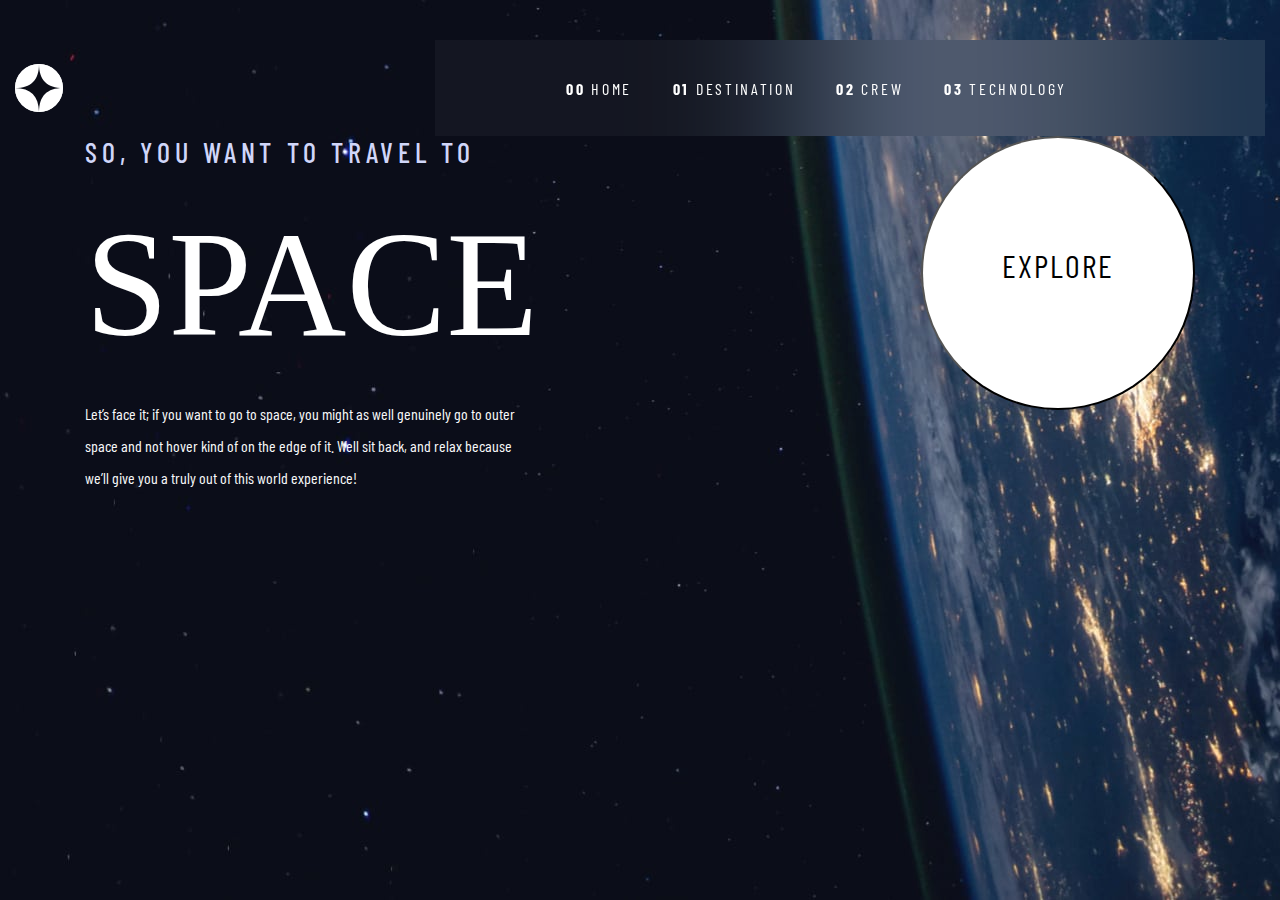
==== index.html @ 343f7576 "created home page desktop view" ====
<!DOCTYPE html>
<html lang="en">
<head>
    <meta charset="UTF-8">
    <meta http-equiv="X-UA-Compatible" content="IE=edge">
    <meta name="viewport" content="width=device-width, initial-scale=1.0">

    <link rel="preconnect" href="https://fonts.googleapis.com">
    <link rel="preconnect" href="https://fonts.gstatic.com" crossorigin>
    <link href="https://fonts.googleapis.com/css2?family=Barlow+Condensed&family=Bellefair&display=swap" rel="stylesheet"> 

    <link rel="stylesheet" href="css/normalize.css">
    <link rel="stylesheet" href="https://cdn.jsdelivr.net/npm/bootstrap@4.0.0/dist/css/bootstrap.min.css" integrity="sha384-Gn5384xqQ1aoWXA+058RXPxPg6fy4IWvTNh0E263XmFcJlSAwiGgFAW/dAiS6JXm" crossorigin="anonymous">
    <link rel="stylesheet" href="style.css">

    <title>Space Tourism</title>
</head>
<body>

    <section class="container-fluid" id="home">
        <header class="nav-container d-flex justify-content-between align-items-center">
            <div class="circle-sm">
                <img src="assets/shared/logo.svg" alt="">
            </div>

            <nav class="navbar navbar-expand-md nav-blur">    
                <button class="navbar-toggler" >
                    <span class="navbar-toggler-icon"></span>
                </button>

                <div class="collapse navbar-collapse">
                    <ul class="navbar-nav">
                        <li class="nav-item">
                            <a href="#" class="nav-link text-uppercase">
                                <strong>00</strong> Home
                            </a>
                        </li>
                    </ul>
                </div>

                <div class="collapse navbar-collapse">
                    <ul class="navbar-nav">
                        <li class="nav-item">
                            <a href="#" class="nav-link text-uppercase">
                                <strong>01</strong> Destination
                            </a>
                        </li>
                    </ul>
                </div>

                <div class="collapse navbar-collapse">
                    <ul class="navbar-nav">
                        <li class="nav-item">
                            <a href="#" class="nav-link text-uppercase">
                                <strong>02</strong> Crew
                            </a>
                        </li>
                    </ul>
                </div>

                <div class="collapse navbar-collapse">
                    <ul class="navbar-nav">
                        <li class="nav-item">
                            <a href="#" class="nav-link text-uppercase">
                                <strong>03</strong> Technology
                            </a>
                        </li>
                    </ul>
                </div>
            </nav>
        </header>

        <div class="container d-flex justify-content-between">
            <div class="text-light" id="home-text">
                <h5>So, you want to travel to</h5>
                <h1>SPACE</h1>
                <p>Let’s face it; if you want to go to space, you might as well genuinely go to 
                    outer space and not hover kind of on the edge of it. Well sit back, and relax 
                    because we’ll give you a truly out of this world experience!</p>
            </div>
    
            <button class="circle-lg d-flex justify-content-center align-items-center">
                <p>EXPLORE</p>
            </button>
        </div>

    </section>
    


    <script src="https://code.jquery.com/jquery-3.2.1.slim.min.js" integrity="sha384-KJ3o2DKtIkvYIK3UENzmM7KCkRr/rE9/Qpg6aAZGJwFDMVNA/GpGFF93hXpG5KkN" crossorigin="anonymous"></script>
    <script src="https://cdn.jsdelivr.net/npm/popper.js@1.12.9/dist/umd/popper.min.js" integrity="sha384-ApNbgh9B+Y1QKtv3Rn7W3mgPxhU9K/ScQsAP7hUibX39j7fakFPskvXusvfa0b4Q" crossorigin="anonymous"></script>
    <script src="https://cdn.jsdelivr.net/npm/bootstrap@4.0.0/dist/js/bootstrap.min.js" integrity="sha384-JZR6Spejh4U02d8jOt6vLEHfe/JQGiRRSQQxSfFWpi1MquVdAyjUar5+76PVCmYl" crossorigin="anonymous"></script>

</body>
</html>
---- style.css ----
/* --- Custom Styles --- */
:root {
    --space-black: #0b0d17;
    --space-purple: #d0d6f9;
    --space-white: #ffffff;
    --barlow: 'Barlow Condensed', sans-serif;
    --bellefair: 'Bellefari', serif;
}

/* Default Styles */

h1 {
    font-size: 150px;
    font-family: var(--bellefair);
    color: var(--space-white);
    margin-bottom: 24px;
}

h2 {
    font-size: 100px;
    font-family: var(--bellefair);
}

h3 {
    font-size: 56px;
    font-family: var(--bellefair);
}

h4 {
    font-size: 32px;
    font-family: var(--bellefair);
}

h5 {
    font-size: 28px;
    font-family: var(--barlow);
    letter-spacing: 4.75px;
    color: var(--space-purple);
    text-transform: uppercase;
    margin-bottom: 24px;
}

p {
    font-family: var(--barlow);
    line-height: 2;
}

/* --- Nav --- */
.nav-container {
    padding-top: 40px;
}

.navbar {
    padding: 39px 165px 38px 123px;
}

.nav-link {
    font-family: var(--barlow);
    font-size: 16px;
    letter-spacing: 2.7px;
    color: var(--space-white);
}

.circle-sm {
    background-color: var(--space-white);
    width: 48px;
    height: 48px;
    border-radius: 50%;
}

.nav-blur {
    width: 830px;
    height: 96px;
    background-color: rgba(255, 255, 255, 0.04);
    backdrop-filter: blur(81.5485px);
}

/* --- Home Page --- */

#home {
    background-image: url(/assets/home/background-home-desktop.jpg);
    background-size: cover;
    background-repeat: no-repeat;
    height: 100vh;
}

#home-text {
    max-width: 450px;
    max-height: 382px;
}

.circle-lg {
    border-radius: 50%;
    height: 274px;
    width: 274px;
    background-color: var(--space-white);
    font-size: 32px;
    letter-spacing: 2px;
}
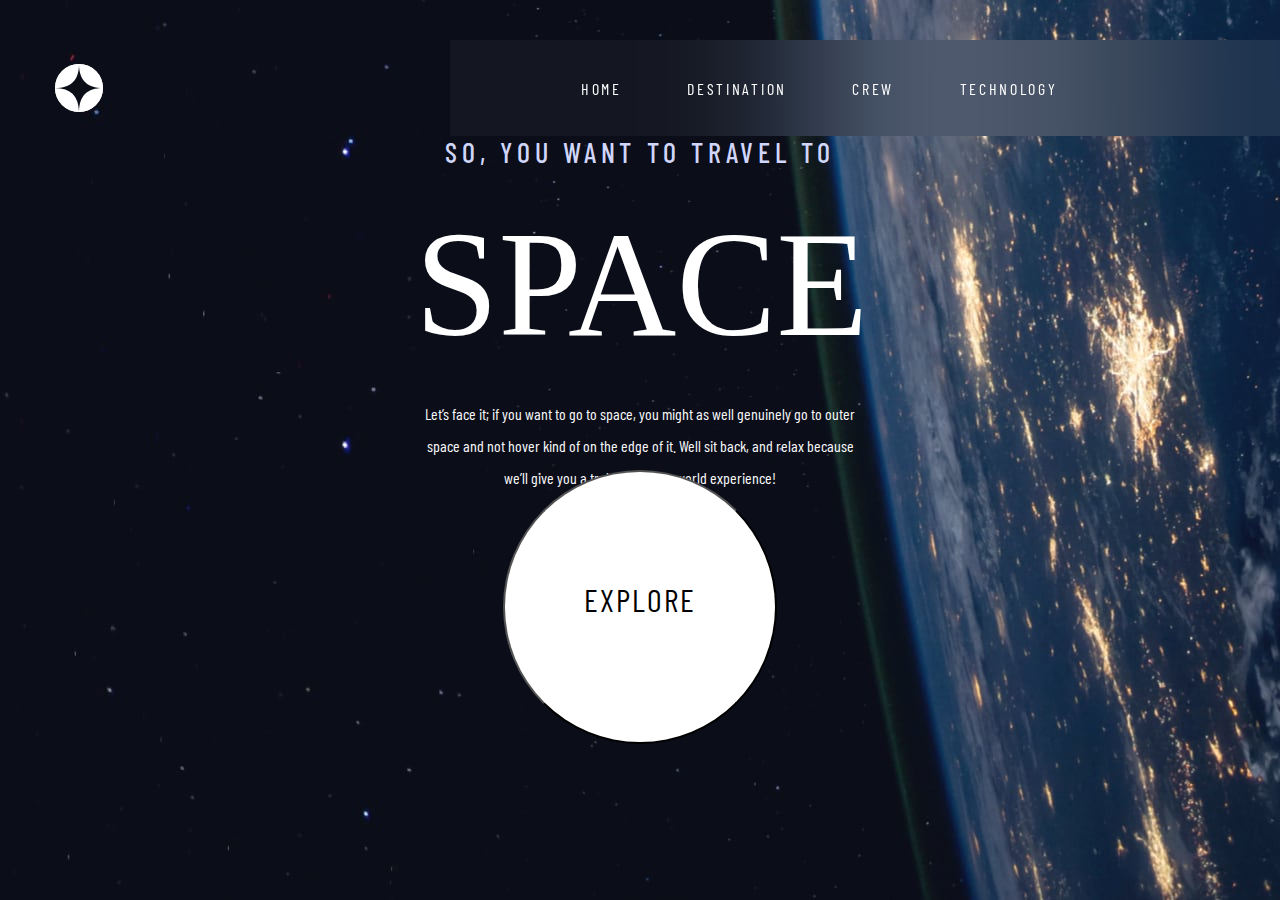
==== commit e97c207e: "working on responsiveness for home page" ====
--- a/index.html
+++ b/index.html
@@ -17,7 +17,7 @@
 </head>
 <body>
 
-    <section class="container-fluid" id="home">
+    <section class="container-fluid d-flex flex-column" id="home">
         <header class="nav-container d-flex justify-content-between align-items-center">
             <div class="circle-sm">
                 <img src="assets/shared/logo.svg" alt="">
@@ -32,7 +32,7 @@
                     <ul class="navbar-nav">
                         <li class="nav-item">
                             <a href="#" class="nav-link text-uppercase">
-                                <strong>00</strong> Home
+                                <strong class="d-md-none">00</strong> Home
                             </a>
                         </li>
                     </ul>
@@ -42,7 +42,7 @@
                     <ul class="navbar-nav">
                         <li class="nav-item">
                             <a href="#" class="nav-link text-uppercase">
-                                <strong>01</strong> Destination
+                                <strong class="d-md-none">01</strong> Destination
                             </a>
                         </li>
                     </ul>
@@ -52,7 +52,7 @@
                     <ul class="navbar-nav">
                         <li class="nav-item">
                             <a href="#" class="nav-link text-uppercase">
-                                <strong>02</strong> Crew
+                                <strong class="d-md-none">02</strong> Crew
                             </a>
                         </li>
                     </ul>
@@ -62,7 +62,7 @@
                     <ul class="navbar-nav">
                         <li class="nav-item">
                             <a href="#" class="nav-link text-uppercase">
-                                <strong>03</strong> Technology
+                                <strong class="d-md-none">03</strong> Technology
                             </a>
                         </li>
                     </ul>
@@ -70,7 +70,7 @@
             </nav>
         </header>
 
-        <div class="container d-flex justify-content-between">
+        <div class="container d-flex justify-content-between flex-md-column align-items-md-center text-md-center">
             <div class="text-light" id="home-text">
                 <h5>So, you want to travel to</h5>
                 <h1>SPACE</h1>
--- a/style.css
+++ b/style.css
@@ -5,6 +5,27 @@
     --space-white: #ffffff;
     --barlow: 'Barlow Condensed', sans-serif;
     --bellefair: 'Bellefari', serif;
+}
+
+/* --- Media Queries --- */
+
+@media (min-width: 768px) {
+    
+    #home {
+        background-image: url(/assets/home/background-home-tablet.jpg);
+    }
+
+    #home-text {
+        height: 334px;
+    }
+
+    .nav-container {
+        width: calc(100% - 39px);
+    }
+
+    .nav-blur {
+        width: 450px;
+    }
 }
 
 /* Default Styles */
@@ -47,7 +68,8 @@
 
 /* --- Nav --- */
 .nav-container {
-    padding-top: 40px;
+    margin-left: 55px;
+    width: calc(100% - 55px)
 }
 
 .navbar {
@@ -82,6 +104,7 @@
     background-size: cover;
     background-repeat: no-repeat;
     height: 100vh;
+    padding: 40px 0px 131px 0px;
 }
 
 #home-text {
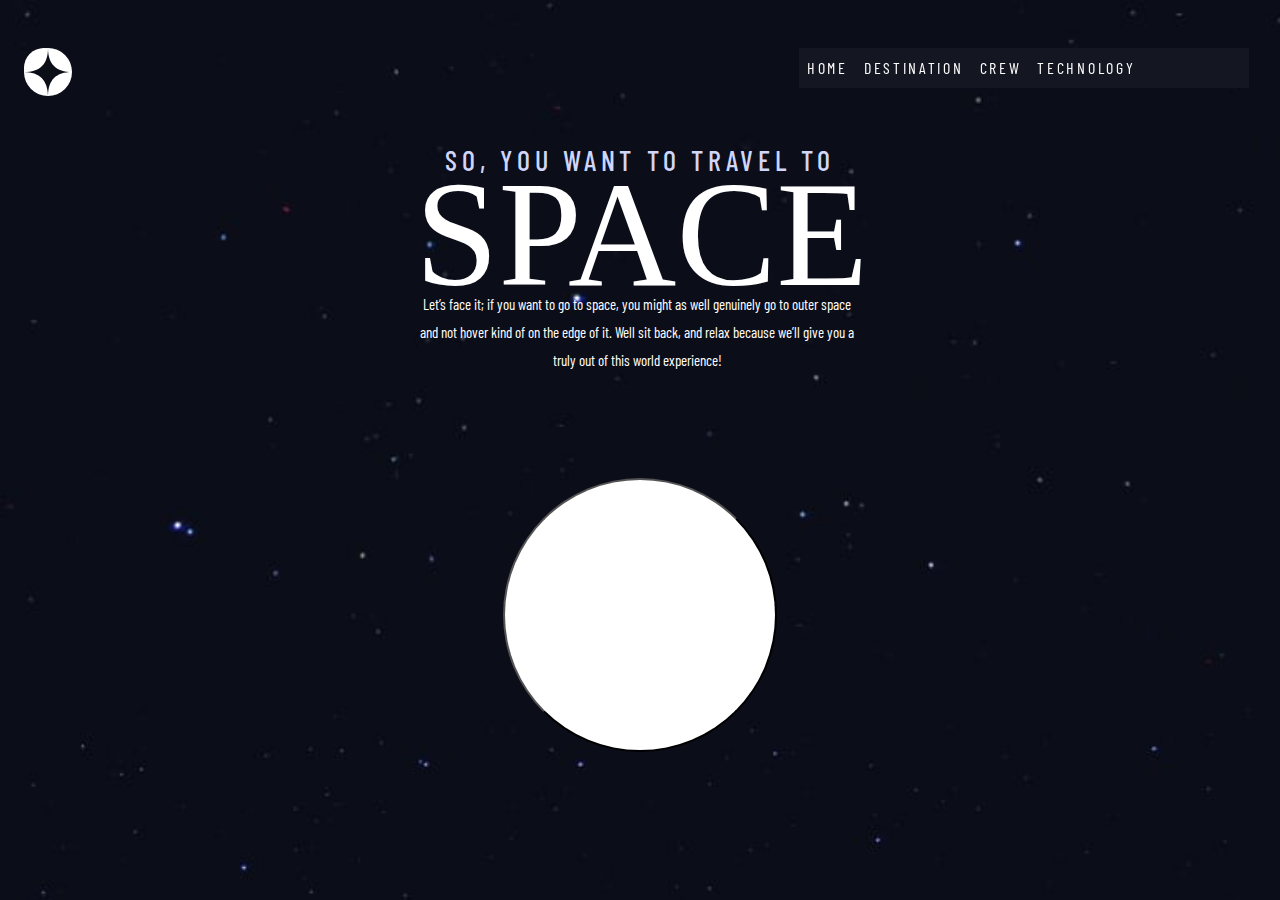
==== commit 86431378: "add mobile and tablet view of the technology page. Created it with my own CSS" ====
--- a/index.html
+++ b/index.html
@@ -18,48 +18,36 @@
 <body>
 
     <section class="container-fluid d-flex flex-column" id="home">
-        <header class="nav-container d-flex justify-content-between align-items-center">
+        <header class="nav-container d-flex justify-content-between align-items-center mb-5">
             <div class="circle-sm">
-                <img src="assets/shared/logo.svg" alt="">
+                <img src="assets/shared/logo.svg" alt="logo">
             </div>
 
-            <nav class="navbar navbar-expand-md nav-blur">    
-                <button class="navbar-toggler" >
-                    <span class="navbar-toggler-icon"></span>
+            <nav class="navbar navbar-expand-md">    
+                <button class="navbar-toggler" type="button" data-toggle="collapse" data-target="#navbarContent" aria-controls="navbarContent" aria-expanded="false" aria-label="Toggle navigation">
+                    <img src="/assets/shared/icon-hamburger.svg" alt="toggle">
                 </button>
 
-                <div class="collapse navbar-collapse">
+                <div class="collapse navbar-collapse nav-blur" id="navbarContent">
                     <ul class="navbar-nav">
                         <li class="nav-item">
                             <a href="#" class="nav-link text-uppercase">
                                 <strong class="d-md-none">00</strong> Home
                             </a>
                         </li>
-                    </ul>
-                </div>
 
-                <div class="collapse navbar-collapse">
-                    <ul class="navbar-nav">
                         <li class="nav-item">
                             <a href="#" class="nav-link text-uppercase">
                                 <strong class="d-md-none">01</strong> Destination
                             </a>
                         </li>
-                    </ul>
-                </div>
 
-                <div class="collapse navbar-collapse">
-                    <ul class="navbar-nav">
                         <li class="nav-item">
                             <a href="#" class="nav-link text-uppercase">
                                 <strong class="d-md-none">02</strong> Crew
                             </a>
                         </li>
-                    </ul>
-                </div>
 
-                <div class="collapse navbar-collapse">
-                    <ul class="navbar-nav">
                         <li class="nav-item">
                             <a href="#" class="nav-link text-uppercase">
                                 <strong class="d-md-none">03</strong> Technology
--- a/style.css
+++ b/style.css
@@ -7,34 +7,16 @@
     --bellefair: 'Bellefari', serif;
 }
 
-/* --- Media Queries --- */
-
-@media (min-width: 768px) {
-    
-    #home {
-        background-image: url(/assets/home/background-home-tablet.jpg);
-    }
-
-    #home-text {
-        height: 334px;
-    }
-
-    .nav-container {
-        width: calc(100% - 39px);
-    }
-
-    .nav-blur {
-        width: 450px;
-    }
-}
 
 /* Default Styles */
 
 h1 {
-    font-size: 150px;
+    font-size: 56px;
     font-family: var(--bellefair);
     color: var(--space-white);
     margin-bottom: 24px;
+    line-height: 64px;
+    text-transform: uppercase;
 }
 
 h2 {
@@ -63,17 +45,44 @@
 
 p {
     font-family: var(--barlow);
-    line-height: 2;
+    line-height: 25px;
+    color: var(--space-white);
+    max-width: 327px;
+    font-size: 15px;
+}
+
+.text-white {
+    color: var(--space-white);
+}
+
+.text-purple {
+    color: var(--space-purple);
+}
+
+.divider {
+    height: 1px;
+    width: 327px;
+    background-color: #383b4b;
+    margin-bottom: 32px;
+    margin-top: 16px;
 }
 
 /* --- Nav --- */
+
+#navbar-container {
+    padding: 24px;
+}
+
 .nav-container {
-    margin-left: 55px;
-    width: calc(100% - 55px)
-}
-
-.navbar {
+    margin-left: 24px;
+}
+
+/* .navbar {
     padding: 39px 165px 38px 123px;
+} */
+
+.navbar-toggler-icon {
+    color: #fff !important;
 }
 
 .nav-link {
@@ -85,14 +94,14 @@
 
 .circle-sm {
     background-color: var(--space-white);
-    width: 48px;
-    height: 48px;
+    width: 40px;
+    height: 40px;
     border-radius: 50%;
 }
 
 .nav-blur {
-    width: 830px;
-    height: 96px;
+    /* width: 830px;
+    height: 96px; */
     background-color: rgba(255, 255, 255, 0.04);
     backdrop-filter: blur(81.5485px);
 }
@@ -119,4 +128,167 @@
     background-color: var(--space-white);
     font-size: 32px;
     letter-spacing: 2px;
+}
+
+
+/* --- Destination Pages --- */
+
+#destination-moon {
+    background-image: url(/assets/destination/background-destination-mobile.jpg);
+    background-repeat: no-repeat;
+    background-size: cover;
+    background-color: #0b0d17;
+    height: 100%;
+}
+
+.destination-num {
+    font-weight: 700;
+    letter-spacing: 2.7px;
+    line-height: 19px;
+    color: var(--space-white);
+    opacity: 0.25;
+    text-shadow: 0px 4px 4px rgba(0, 0, 0, 0.25);
+}
+
+.destination-img {
+    height: 170px;
+    width: 170px;
+    margin: 16px 0px 26px;
+}
+
+.destination-subtitle {
+    color: var(--space-purple);
+    letter-spacing: 2.36px;
+    text-transform: uppercase;
+    margin-bottom: 12px;
+}
+
+.destination-stat {
+    font-size: 28px;
+    text-transform: uppercase;
+    margin-bottom: 32px;
+}
+
+/* --- Crew Page --- */
+
+#crew {
+    background-image: url(/assets/crew/background-crew-mobile.jpg);
+    background-repeat: no-repeat;
+    background-size: cover;
+    height: 100vh;
+}
+
+.crew-img {
+    width: 177px;
+    height: 222px;
+}
+
+.crew-title {
+    text-transform: uppercase;
+    font-size: 16px;
+    opacity: 0.5;
+    margin-bottom: 8px;
+    line-height: 18px;
+}
+
+.crew-name {
+    font-size: 24px;
+    text-transform: uppercase;
+    margin-bottom: 16px;
+    line-height: 28px;
+    text-align: center;
+}
+
+.crew-description {
+    font-size: 15px;
+    text-align: center;
+}
+
+
+
+/* --- Media Queries --- */
+
+@media (min-width: 576px) {
+
+}
+
+@media (min-width: 768px) {
+    
+    p {
+        max-width: 573px;
+        line-height: 28px;
+    }
+
+    .divider {
+        width: 573px;
+    }
+
+
+    #home {
+        background-image: url(/assets/home/background-home-tablet.jpg);
+    }
+
+    #home-text {
+        height: 334px;
+    }
+
+    .nav-container {
+        width: calc(100% - 39px);
+    }
+
+    .nav-blur {
+        width: 450px;
+    }
+
+    /* Destination Pages */
+
+    #destination-stat-container {
+        width: 573px;
+    }
+
+    .destination-img {
+        width: 300px;
+        height: 300px;
+    }
+
+}
+
+@media (min-width: 992px) {
+
+    h1 {
+        font-size: 150px;
+    }
+
+    p {
+        max-width: 444px;
+    }
+
+    .divider {
+        margin-top: 54px;
+        margin-bottom: 28px
+    }
+
+    /* Destination Pages */
+
+    #destination-moon {
+        height: 100vh;
+        background-image: url(/assets/destination/background-destination-desktop.jpg);
+    }
+
+    #destination-stat-container div:first-child {
+        margin-right: 79px;
+    }
+
+    #destination-moon .nav-link:first-child {
+        padding-left: 0;
+    }
+
+    #destination-moon p:first-child {
+        font-size: 28px;
+    }
+
+    .destination-img {
+        height: 445px;
+        width: 445px;
+    }
 }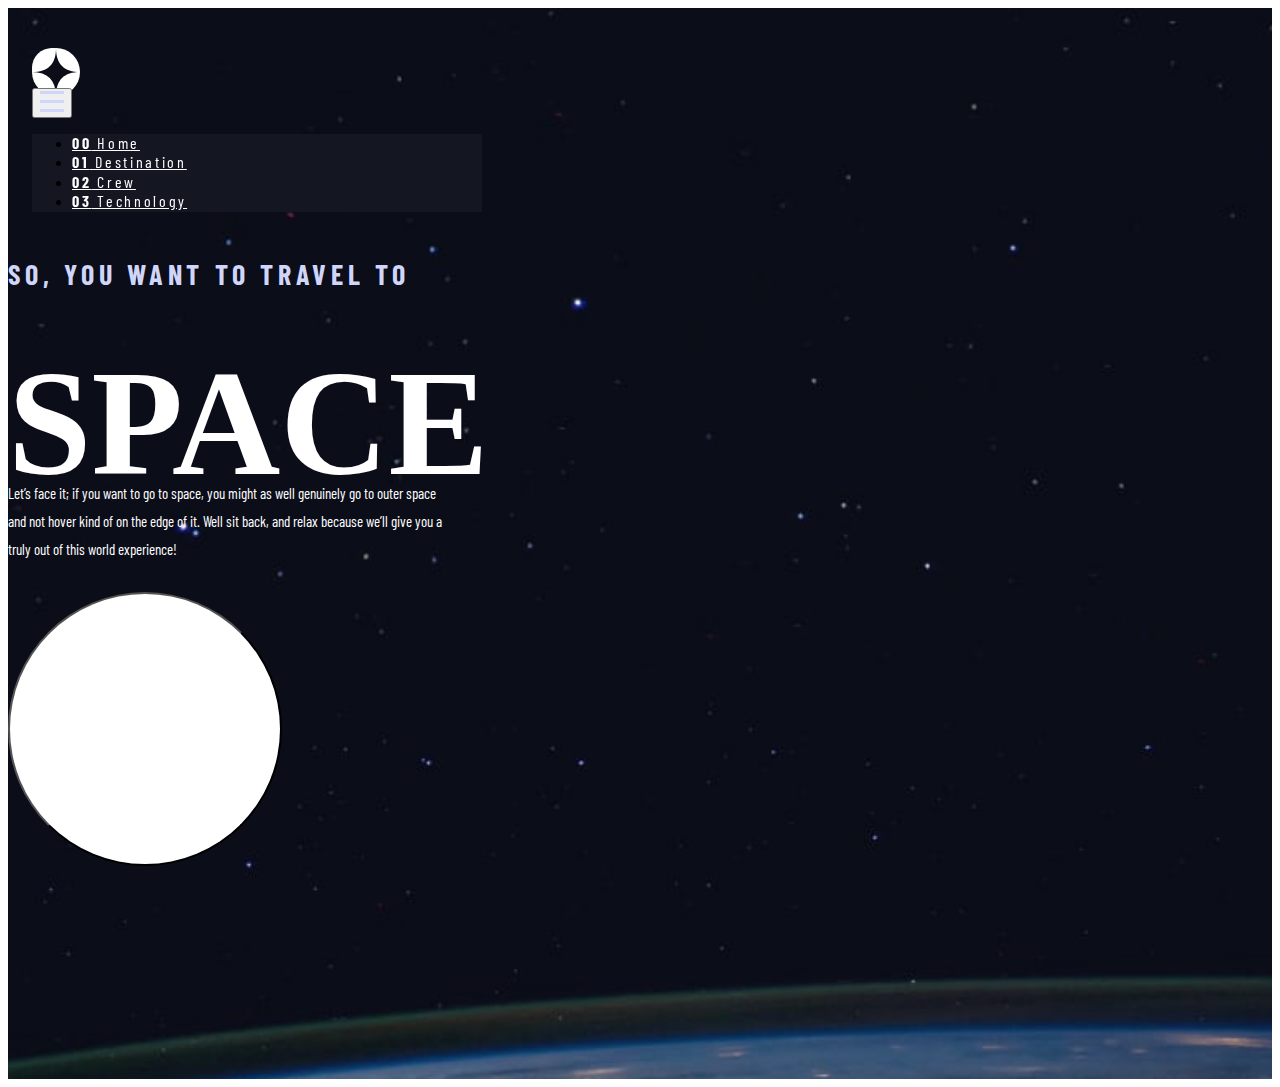
==== commit 884c7294: "finished javascript for mobile navbar" ====
--- a/index.html
+++ b/index.html
@@ -7,11 +7,12 @@
 
     <link rel="preconnect" href="https://fonts.googleapis.com">
     <link rel="preconnect" href="https://fonts.gstatic.com" crossorigin>
-    <link href="https://fonts.googleapis.com/css2?family=Barlow+Condensed&family=Bellefair&display=swap" rel="stylesheet"> 
+    <link href="https://fonts.googleapis.com/css2?family=Barlow+Condensed&family=Bellefair&display=swap" rel="stylesheet">
 
     <link rel="stylesheet" href="css/normalize.css">
-    <link rel="stylesheet" href="https://cdn.jsdelivr.net/npm/bootstrap@4.0.0/dist/css/bootstrap.min.css" integrity="sha384-Gn5384xqQ1aoWXA+058RXPxPg6fy4IWvTNh0E263XmFcJlSAwiGgFAW/dAiS6JXm" crossorigin="anonymous">
     <link rel="stylesheet" href="style.css">
+    <link rel="stylesheet" href="home-style.css">
+
 
     <title>Space Tourism</title>
 </head>
@@ -79,6 +80,6 @@
     <script src="https://code.jquery.com/jquery-3.2.1.slim.min.js" integrity="sha384-KJ3o2DKtIkvYIK3UENzmM7KCkRr/rE9/Qpg6aAZGJwFDMVNA/GpGFF93hXpG5KkN" crossorigin="anonymous"></script>
     <script src="https://cdn.jsdelivr.net/npm/popper.js@1.12.9/dist/umd/popper.min.js" integrity="sha384-ApNbgh9B+Y1QKtv3Rn7W3mgPxhU9K/ScQsAP7hUibX39j7fakFPskvXusvfa0b4Q" crossorigin="anonymous"></script>
     <script src="https://cdn.jsdelivr.net/npm/bootstrap@4.0.0/dist/js/bootstrap.min.js" integrity="sha384-JZR6Spejh4U02d8jOt6vLEHfe/JQGiRRSQQxSfFWpi1MquVdAyjUar5+76PVCmYl" crossorigin="anonymous"></script>
-
+    <script src="script.js"></script>
 </body>
-</html>+</html>
